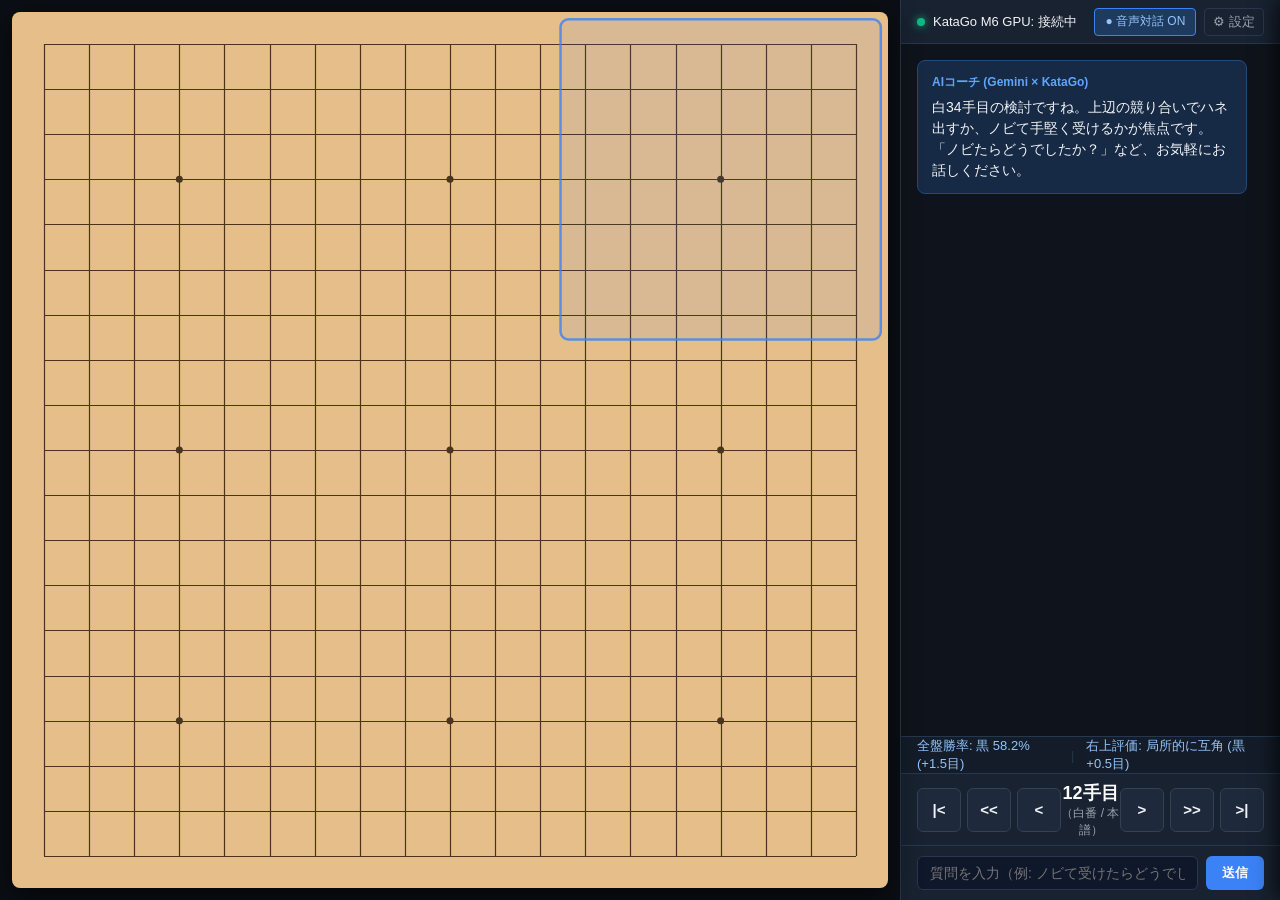
==== projects/go-live-coach/static/index.html @ b1479809 "chore(discord-agent): わかりました では プロトタイプを作成してください この際 事前検討会の内容を" ====
<!DOCTYPE html>
<html lang="ja">
<head>
  <meta charset="UTF-8">
  <meta name="viewport" content="width=device-width, initial-scale=1.0, maximum-scale=1.0, user-scalable=no, interactive-widget=overlays-content">
  <title>Go Live Coach — Galaxy Tab S11</title>
  <link rel="stylesheet" href="style.css">
</head>
<body>
  <div id="app-container">
    <!-- Left Pane: Full Height Goban Area -->
    <div id="board-pane">
      <div id="canvas-wrapper">
        <canvas id="base-canvas"></canvas>
        <canvas id="ghost-canvas"></canvas>
      </div>
    </div>

    <!-- Right Pane: Header, Dialogue, Summary & Bottom Navigation -->
    <div id="info-pane">
      <!-- Section 1: Header Status Bar (Compact 44px) -->
      <div id="status-header">
        <div class="status-indicator">
          <span class="status-dot green"></span>
          <span class="status-label">KataGo M6 GPU: 接続中</span>
        </div>
        <div class="header-actions">
          <button id="voice-toggle-btn" class="active">● 音声対話 ON</button>
          <button id="settings-btn" title="設定">⚙ 設定</button>
        </div>
      </div>

      <!-- Section 2: Dialogue & AI Review Main Area -->
      <div id="chat-container">
        <div id="chat-history">
          <!-- Messages dynamically injected -->
        </div>
      </div>

      <!-- Section 3: Summary Bar (1-line) -->
      <div id="summary-bar">
        <span id="winrate-text">全盤勝率: 黒 58.2% (+1.5目)</span>
        <span class="summary-sep">|</span>
        <span id="local-area-text">右上評価: 局所的に互角 (黒 +0.5目)</span>
      </div>

      <!-- Section 4: Bottom Navigation (添付画像の青ペン配置に完全一致) -->
      <div id="bottom-nav">
        <div class="nav-btn-group">
          <button id="nav-first" class="nav-btn" title="最初">|&lt;</button>
          <button id="nav-prev10" class="nav-btn" title="10手戻る">&lt;&lt;</button>
          <button id="nav-prev1" class="nav-btn" title="1手戻る">&lt;</button>
        </div>
        
        <div id="move-counter-box">
          <div id="move-number-display">12手目</div>
          <div id="move-turn-display">（白番 / 本譜）</div>
        </div>

        <div class="nav-btn-group">
          <button id="nav-next1" class="nav-btn" title="1手進む">&gt;</button>
          <button id="nav-next10" class="nav-btn" title="10手進む">&gt;&gt;</button>
          <button id="nav-last" class="nav-btn" title="最新">&gt;|</button>
        </div>
      </div>

      <!-- Speech / Message Quick Input Bar -->
      <div id="input-bar">
        <input type="text" id="speech-input" placeholder="質問を入力（例: ノビて受けたらどうでしたか？）..." />
        <button id="send-speech-btn">送信</button>
      </div>
    </div>
  </div>

  <!-- Settings Drawer / Modal -->
  <div id="settings-drawer" class="hidden">
    <div class="drawer-content">
      <div class="drawer-header">
        <h3>⚙ 設定・API利用状況</h3>
        <button id="close-settings-btn">✕</button>
      </div>
      <div class="drawer-body">
        <div class="setting-item">
          <label>現在のAIモデル（設定中）:</label>
          <div class="badge">gemini-2.5-flash (来月3.5へ1行移行対応)</div>
        </div>
        <div class="setting-item">
          <label>本日のAPI利用目安:</label>
          <div class="metric">約 12 回呼び出し（推定: 約 1.4 円）</div>
        </div>
        <div class="setting-item">
          <label>音声入力方式:</label>
          <select id="voice-mode-select">
            <option value="vad">ハンズフリー自動認識 (VAD)</option>
            <option value="ptt">ボタン長押し中のみ集音 (Push-to-Talk)</option>
            <option value="text">テキスト入力のみ</option>
          </select>
        </div>
      </div>
    </div>
  </div>

  <script src="app.js"></script>
</body>
</html>
---- projects/go-live-coach/static/style.css ----
:root {
  --bg-main: #0f141c;
  --bg-card: #182230;
  --bg-card-ai: #162a45;
  --bg-card-user: #153326;
  --border-color: #26384f;
  --accent-blue: #3b82f6;
  --accent-green: #10b981;
  --text-main: #f3f4f6;
  --text-muted: #9ca3af;
  --board-bg: #e6be8a;
  --board-line: #4a341b;
}

* {
  box-sizing: border-box;
  margin: 0;
  padding: 0;
  -webkit-tap-highlight-color: transparent;
}

body, html {
  width: 100%;
  height: 100%;
  overflow: hidden;
  font-family: -apple-system, BlinkMacSystemFont, "Segoe UI", Roboto, Helvetica, Arial, sans-serif;
  background-color: var(--bg-main);
  color: var(--text-main);
}

#app-container {
  display: flex;
  width: 100vw;
  height: 100dvh;
}

/* Left Pane: Goban Area (Maintains perfect square without resizing on keyboard popup) */
#board-pane {
  flex: 0 0 auto;
  width: 100dvh;
  height: 100dvh;
  background-color: #0b0f15;
  display: flex;
  align-items: center;
  justify-content: center;
  padding: 12px;
}

#canvas-wrapper {
  position: relative;
  width: calc(100dvh - 24px);
  height: calc(100dvh - 24px);
  box-shadow: 0 8px 30px rgba(0, 0, 0, 0.7);
  border-radius: 8px;
  overflow: hidden;
}

#base-canvas, #ghost-canvas {
  position: absolute;
  top: 0;
  left: 0;
  width: 100%;
  height: 100%;
}

#ghost-canvas {
  pointer-events: auto;
  cursor: crosshair;
}

/* Right Pane: Info, Chat & Bottom Navigation */
#info-pane {
  flex: 1;
  height: 100dvh;
  display: flex;
  flex-direction: column;
  background-color: var(--bg-main);
  border-left: 1px solid var(--border-color);
}

/* 1. Header (Compact 44px) */
#status-header {
  height: 44px;
  padding: 0 16px;
  display: flex;
  align-items: center;
  justify-content: space-between;
  background-color: var(--bg-card);
  border-bottom: 1px solid var(--border-color);
}

.status-indicator {
  display: flex;
  align-items: center;
  gap: 8px;
  font-size: 13px;
  font-weight: 500;
}

.status-dot {
  width: 8px;
  height: 8px;
  border-radius: 50%;
}

.status-dot.green {
  background-color: var(--accent-green);
  box-shadow: 0 0 8px var(--accent-green);
}

.header-actions {
  display: flex;
  gap: 8px;
}

#voice-toggle-btn {
  background-color: #1e3a5f;
  border: 1px solid #3b82f6;
  color: #93c5fd;
  border-radius: 4px;
  padding: 4px 10px;
  font-size: 12px;
  cursor: pointer;
}

#settings-btn {
  background: transparent;
  border: 1px solid var(--border-color);
  color: var(--text-muted);
  border-radius: 4px;
  padding: 4px 8px;
  font-size: 13px;
  cursor: pointer;
}

/* 2. Chat Area */
#chat-container {
  flex: 1;
  overflow-y: auto;
  padding: 16px;
}

#chat-history {
  display: flex;
  flex-direction: column;
  gap: 14px;
}

.chat-card {
  padding: 12px 14px;
  border-radius: 8px;
  max-width: 95%;
  font-size: 14px;
  line-height: 1.5;
}

.chat-card.ai {
  background-color: var(--bg-card-ai);
  border: 1px solid #254a75;
  align-self: flex-start;
}

.chat-card.user {
  background-color: var(--bg-card-user);
  border: 1px solid #1f6b47;
  align-self: flex-end;
}

.card-title {
  font-size: 12px;
  font-weight: 600;
  margin-bottom: 6px;
}

.chat-card.ai .card-title { color: #60a5fa; }
.chat-card.user .card-title { color: #34d399; }

.action-chip {
  display: inline-block;
  margin-top: 8px;
  padding: 4px 10px;
  background-color: rgba(59, 130, 246, 0.2);
  border: 1px solid #3b82f6;
  color: #93c5fd;
  border-radius: 4px;
  font-size: 12px;
  cursor: pointer;
}

/* 3. Summary Bar */
#summary-bar {
  height: 38px;
  background-color: #131c28;
  border-top: 1px solid var(--border-color);
  border-bottom: 1px solid var(--border-color);
  display: flex;
  align-items: center;
  padding: 0 16px;
  font-size: 13px;
  color: #93c5fd;
  gap: 12px;
}

.summary-sep {
  color: var(--border-color);
}

/* 4. Bottom Navigation */
#bottom-nav {
  height: 72px;
  background-color: var(--bg-card);
  border-bottom: 1px solid var(--border-color);
  display: flex;
  align-items: center;
  justify-content: space-between;
  padding: 0 16px;
}

.nav-btn-group {
  display: flex;
  gap: 6px;
}

.nav-btn {
  width: 44px;
  height: 44px;
  background-color: #1e293b;
  border: 1px solid #334155;
  color: #f1f5f9;
  border-radius: 6px;
  font-size: 15px;
  font-weight: 600;
  cursor: pointer;
}

.nav-btn:active {
  background-color: var(--accent-blue);
}

#move-counter-box {
  text-align: center;
}

#move-number-display {
  font-size: 18px;
  font-weight: 700;
  color: #f8fafc;
}

#move-turn-display {
  font-size: 12px;
  color: var(--text-muted);
}

/* Input Bar */
#input-bar {
  padding: 10px 16px;
  background-color: var(--bg-card);
  display: flex;
  gap: 8px;
}

#speech-input {
  flex: 1;
  background-color: #0f172a;
  border: 1px solid var(--border-color);
  border-radius: 6px;
  padding: 8px 12px;
  color: var(--text-main);
  font-size: 14px;
  outline: none;
}

#send-speech-btn {
  padding: 8px 16px;
  background-color: var(--accent-blue);
  color: white;
  border: none;
  border-radius: 6px;
  font-weight: 600;
  cursor: pointer;
}

/* Settings Drawer */
#settings-drawer {
  position: fixed;
  top: 0;
  right: 0;
  width: 360px;
  height: 100%;
  background-color: #111827;
  border-left: 1px solid var(--border-color);
  box-shadow: -4px 0 20px rgba(0, 0, 0, 0.7);
  z-index: 100;
  transition: transform 0.25s ease;
}

#settings-drawer.hidden {
  transform: translateX(100%);
}

.drawer-header {
  display: flex;
  align-items: center;
  justify-content: space-between;
  padding: 16px;
  border-bottom: 1px solid var(--border-color);
}

.drawer-body {
  padding: 20px 16px;
  display: flex;
  flex-direction: column;
  gap: 20px;
}

.setting-item label {
  font-size: 13px;
  color: var(--text-muted);
  display: block;
  margin-bottom: 6px;
}

.badge {
  display: inline-block;
  background-color: #1e3a8a;
  color: #bfdbfe;
  padding: 6px 10px;
  border-radius: 4px;
  font-size: 13px;
  font-family: monospace;
}

.metric {
  font-size: 14px;
  color: #34d399;
}

#voice-mode-select {
  width: 100%;
  background-color: #1f2937;
  border: 1px solid var(--border-color);
  color: white;
  padding: 8px;
  border-radius: 4px;
}
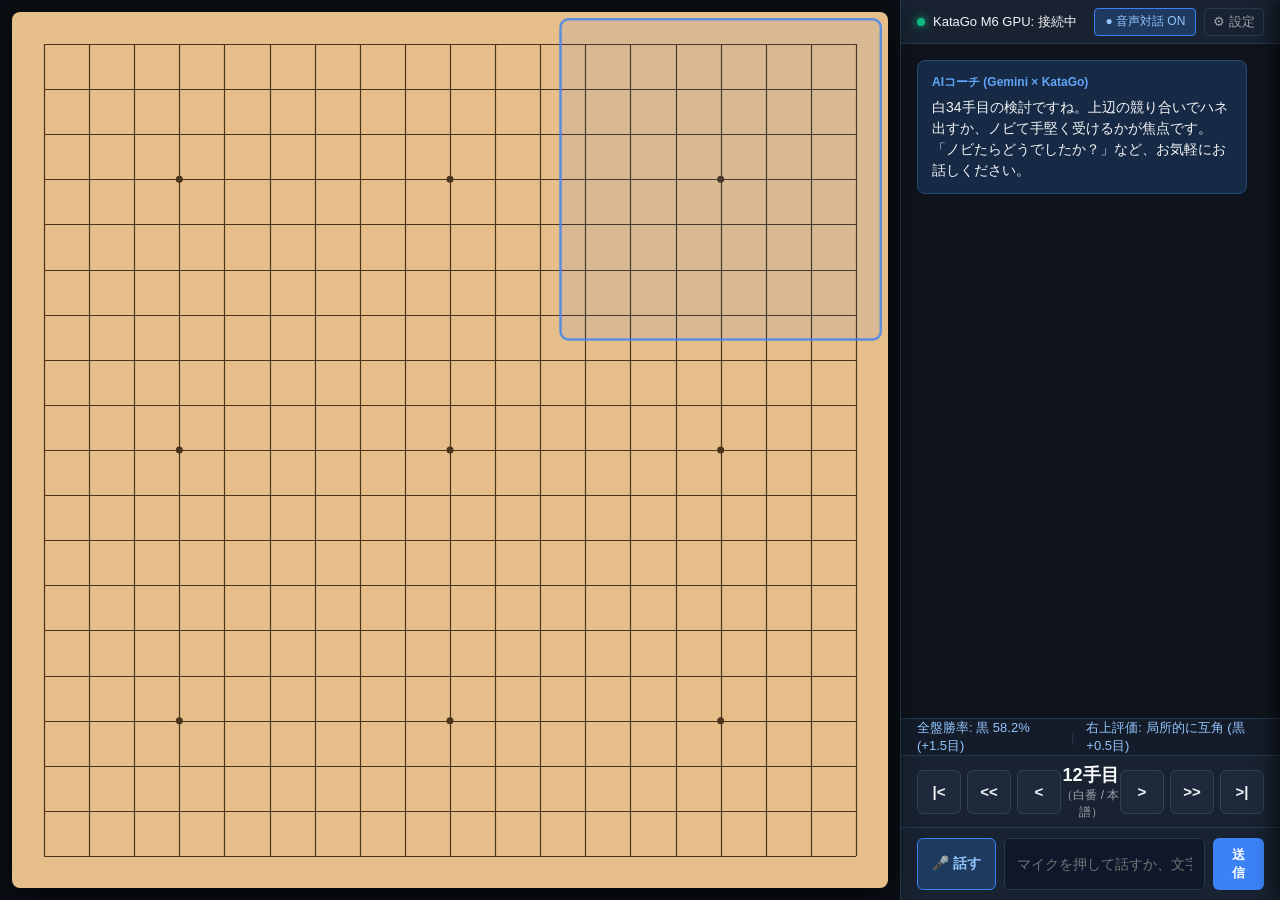
==== commit b3d198a0: "chore(discord-agent): 音声では入力できないようです" ====
--- a/projects/go-live-coach/static/index.html
+++ b/projects/go-live-coach/static/index.html
@@ -66,7 +66,8 @@
 
       <!-- Speech / Message Quick Input Bar -->
       <div id="input-bar">
-        <input type="text" id="speech-input" placeholder="質問を入力（例: ノビて受けたらどうでしたか？）..." />
+        <button id="mic-btn" title="マイクで話す">🎤 話す</button>
+        <input type="text" id="speech-input" placeholder="マイクを押して話すか、文字を入力..." />
         <button id="send-speech-btn">送信</button>
       </div>
     </div>
--- a/projects/go-live-coach/static/style.css
+++ b/projects/go-live-coach/static/style.css
@@ -260,6 +260,30 @@
   gap: 8px;
 }
 
+#mic-btn {
+  padding: 8px 14px;
+  background-color: #1e3a5f;
+  border: 1px solid #3b82f6;
+  color: #93c5fd;
+  border-radius: 6px;
+  font-weight: 600;
+  font-size: 14px;
+  cursor: pointer;
+  white-space: nowrap;
+}
+
+#mic-btn.recording {
+  background-color: #dc2626;
+  border-color: #ef4444;
+  color: #ffffff;
+  animation: pulse-red 1s infinite alternate;
+}
+
+@keyframes pulse-red {
+  from { box-shadow: 0 0 4px #dc2626; }
+  to { box-shadow: 0 0 14px #ef4444; }
+}
+
 #speech-input {
   flex: 1;
   background-color: #0f172a;
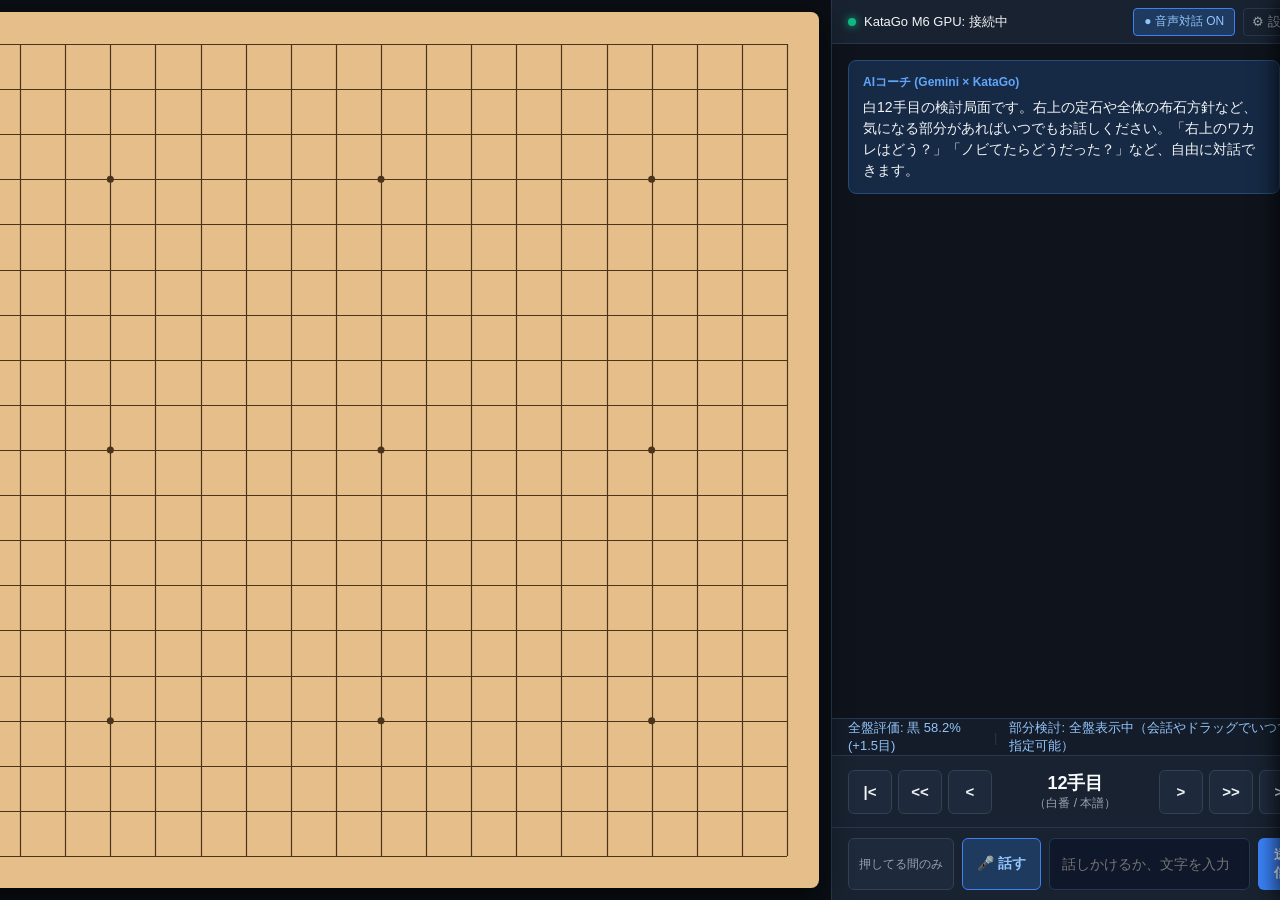
==== commit c9866811: "chore(discord-agent): 鍵かっこ付きでなんとかについて というのはあまりに不自然なので表示を工夫してくだ" ====
--- a/projects/go-live-coach/static/index.html
+++ b/projects/go-live-coach/static/index.html
@@ -39,9 +39,9 @@
 
       <!-- Section 3: Summary Bar (1-line) -->
       <div id="summary-bar">
-        <span id="winrate-text">全盤勝率: 黒 58.2% (+1.5目)</span>
+        <span id="winrate-text">全盤評価: 黒 58.2% (+1.5目)</span>
         <span class="summary-sep">|</span>
-        <span id="local-area-text">右上評価: 局所的に互角 (黒 +0.5目)</span>
+        <span id="local-area-text">部分検討: 全盤表示中（会話やドラッグでいつでも指定可能）</span>
       </div>
 
       <!-- Section 4: Bottom Navigation (添付画像の青ペン配置に完全一致) -->
@@ -66,8 +66,9 @@
 
       <!-- Speech / Message Quick Input Bar -->
       <div id="input-bar">
+        <button id="mic-mode-btn" class="toggle-btn" title="集音方式切替">押してる間のみ</button>
         <button id="mic-btn" title="マイクで話す">🎤 話す</button>
-        <input type="text" id="speech-input" placeholder="マイクを押して話すか、文字を入力..." />
+        <input type="text" id="speech-input" placeholder="話しかけるか、文字を入力（例: 右上の定石のワカレはどう？）..." />
         <button id="send-speech-btn">送信</button>
       </div>
     </div>
--- a/projects/go-live-coach/static/style.css
+++ b/projects/go-live-coach/static/style.css
@@ -260,6 +260,23 @@
   gap: 8px;
 }
 
+#mic-mode-btn {
+  padding: 8px 10px;
+  background-color: #1e293b;
+  border: 1px solid #334155;
+  color: #94a3b8;
+  border-radius: 6px;
+  font-size: 12px;
+  cursor: pointer;
+  white-space: nowrap;
+}
+
+#mic-mode-btn.active-vad {
+  background-color: #0f3d2e;
+  border-color: #10b981;
+  color: #6ee7b7;
+}
+
 #mic-btn {
   padding: 8px 14px;
   background-color: #1e3a5f;
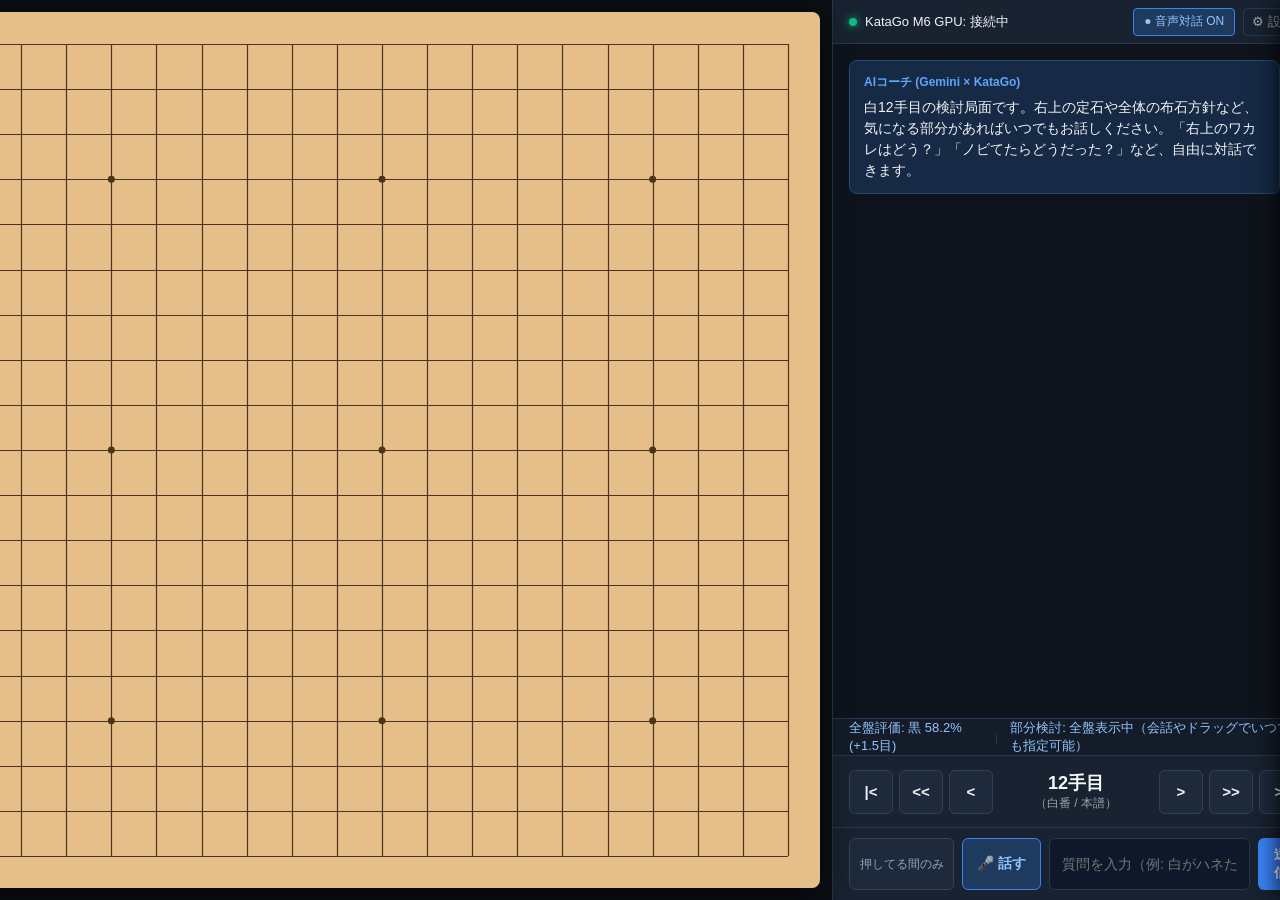
==== commit 97e51a48: "chore(discord-agent): 碁盤をクリックしても打つことができない なんとかについてというのが 無機質に表示" ====
--- a/projects/go-live-coach/static/index.html
+++ b/projects/go-live-coach/static/index.html
@@ -68,7 +68,7 @@
       <div id="input-bar">
         <button id="mic-mode-btn" class="toggle-btn" title="集音方式切替">押してる間のみ</button>
         <button id="mic-btn" title="マイクで話す">🎤 話す</button>
-        <input type="text" id="speech-input" placeholder="話しかけるか、文字を入力（例: 右上の定石のワカレはどう？）..." />
+        <input type="text" id="speech-input" placeholder="質問を入力（例: 白がハネたワカレはどう？）" />
         <button id="send-speech-btn">送信</button>
       </div>
     </div>
--- a/projects/go-live-coach/static/style.css
+++ b/projects/go-live-coach/static/style.css
@@ -261,12 +261,16 @@
 }
 
 #mic-mode-btn {
-  padding: 8px 10px;
+  width: 105px;
+  min-width: 105px;
+  max-width: 105px;
+  padding: 8px 6px;
   background-color: #1e293b;
   border: 1px solid #334155;
   color: #94a3b8;
   border-radius: 6px;
   font-size: 12px;
+  text-align: center;
   cursor: pointer;
   white-space: nowrap;
 }
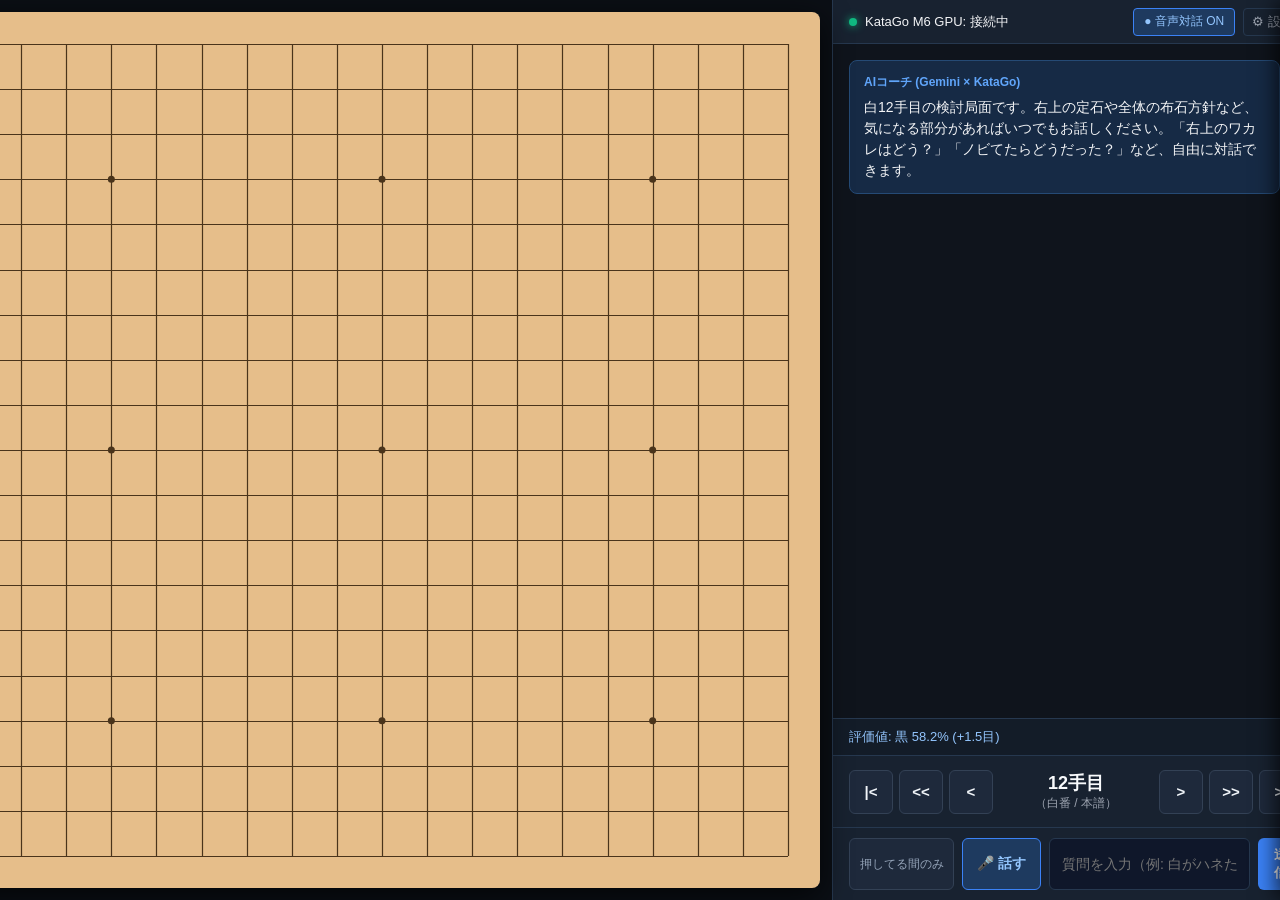
==== commit ca906aea: "chore(discord-agent): 評価値が変化しない またその隣にある表示も 部分検討とか意識せずに シームレスに" ====
--- a/projects/go-live-coach/static/index.html
+++ b/projects/go-live-coach/static/index.html
@@ -39,9 +39,7 @@
 
       <!-- Section 3: Summary Bar (1-line) -->
       <div id="summary-bar">
-        <span id="winrate-text">全盤評価: 黒 58.2% (+1.5目)</span>
-        <span class="summary-sep">|</span>
-        <span id="local-area-text">部分検討: 全盤表示中（会話やドラッグでいつでも指定可能）</span>
+        <span id="winrate-text">評価値: 黒 58.2% (+1.5目)</span>
       </div>
 
       <!-- Section 4: Bottom Navigation (添付画像の青ペン配置に完全一致) -->
@@ -84,7 +82,7 @@
       <div class="drawer-body">
         <div class="setting-item">
           <label>現在のAIモデル（設定中）:</label>
-          <div class="badge">gemini-2.5-flash (来月3.5へ1行移行対応)</div>
+          <div class="badge">gemini-2.5-flash</div>
         </div>
         <div class="setting-item">
           <label>本日のAPI利用目安:</label>
@@ -102,6 +100,6 @@
     </div>
   </div>
 
-  <script src="app.js"></script>
+  <script src="app.js?v=1795695592"></script>
 </body>
 </html>
